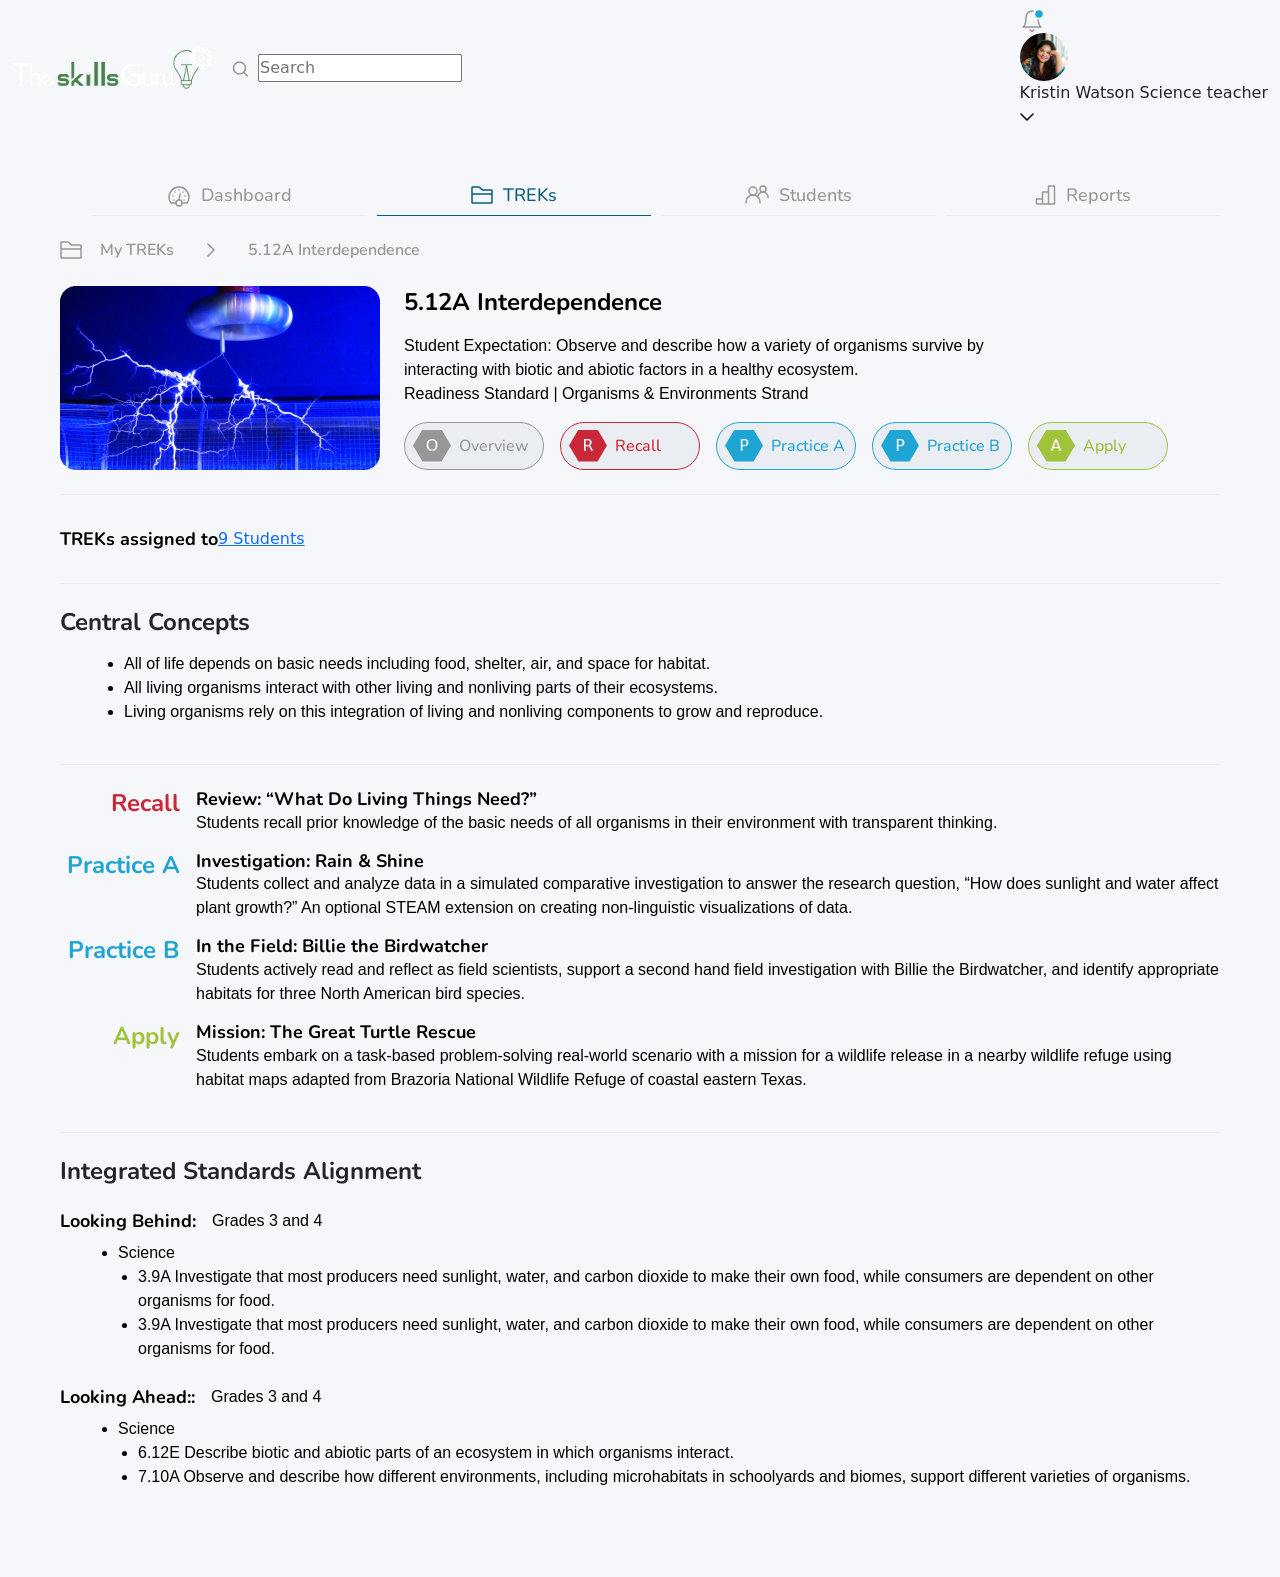
==== lms/templates/tinyLxpTheme/treks-src/trekspage.html @ b5c23310 "tinylxp theme attach with plugin successfully" ====
<!DOCTYPE html>
<html lang="en">
  <head>
    <meta charset="UTF-8" />
    <meta http-equiv="X-UA-Compatible" content="IE=edge" />
    <meta name="viewport" content="width=device-width, initial-scale=1.0" />
    <title>Document</title>
    <link href="./style/common.css" rel="stylesheet" />
    <link href="./style/treksstyle.css" rel="stylesheet" />

    <link
      rel="stylesheet"
      href="https://cdn.jsdelivr.net/npm/bootstrap@5.2.3/dist/css/bootstrap.min.css"
      integrity="sha384-rbsA2VBKQhggwzxH7pPCaAqO46MgnOM80zW1RWuH61DGLwZJEdK2Kadq2F9CUG65"
      crossorigin="anonymous"
    />
  </head>
  <body>
    <!-- Menu -->
    <nav class="navbar navbar-expand-lg treks-nav">
      <div class="container-fluid">
        <a class="navbar-brand" href="#">
          <div class="header-logo-search">
            <!-- logo -->
            <!-- <div class="header-logo">
              <img src="./assets/img/header_logo.svg" alt="svg" />
            </div> -->
            <div class="header-logo rounded">
                <img width="200" src="./assets/img/The-skillsGuru-logo.png" alt="TheskillsGuru" />
            </div>
          </div>
        </a>
        <button
          class="navbar-toggler"
          type="button"
          data-bs-toggle="collapse"
          data-bs-target="#navbarSupportedContent"
          aria-controls="navbarSupportedContent"
          aria-expanded="false"
          aria-label="Toggle navigation"
        >
          <span class="navbar-toggler-icon"></span>
        </button>
        <div class="collapse navbar-collapse" id="navbarSupportedContent">
          <div class="navbar-nav me-auto mb-2 mb-lg-0">
            <div class="header-logo-search">
              <!-- searching input -->
              <div class="header-search">
                <img src="./assets/img/header_search.svg" alt="svg" />
                <input placeholder="Search" />
              </div>
            </div>
          </div>
          <div class="d-flex" role="search">
            <div class="header-notification-user">
              <!-- notification -->
              <div class="header-notification">
                <img
                  src="./assets/img/header_bell-notification.svg"
                  alt="svg"
                />
              </div>
              <!-- user detail & Image  -->
              <div class="header-user">
                <!-- User Avatar -->
                <div class="user-avatar">
                  <img src="./assets/img/header_avatar.svg" alt="svg" />
                </div>
                <!-- User short detail -->
                <div class="user-detail">
                  <span class="user-detail-name">Kristin Watson</span>
                  <span>Science teacher</span>
                </div>
                <!-- Arrow for open menu -->
                <div class="user-options">
                  <img src="./assets/img/header_arrow open.svg" alt="svg" />
                </div>
              </div>
            </div>
          </div>
        </div>
      </div>
    </nav>

    <!-- Basic Container -->
    <section class="main-container">
      <!-- Nav Section -->
      <nav class="nav-section">
        <ul>
          <li>
            <img src="./assets/img/nav_dashboard-dots_gray.svg" />
            <a href="/">Dashboard</a>
          </li>
          <li class="nav-section-selected">
            <img src="./assets/img/nav_treks_selected.svg" />
            <a href="/">TREKs</a>
          </li>
          <li>
            <img src="./assets/img/nav_students.svg" />
            <a href="/">Students</a>
          </li>
          <li>
            <img src="./assets/img/nav_reports.svg" />
            <a href="/">Reports</a>
          </li>
        </ul>
      </nav>

      <!-- My TREKs breadcrumbs -->
      <section class="my-trk-bc-section">
        <div class="my-trk-bc-section-div">
          <!-- breadcrumbs -->
          <img class="bc-img-1" src="./assets/img/bc_img.svg" />
          <p>My TREKs</p>
          <img class="bc-img-2" src="./assets/img/bc_arrow_right.svg" />
          <p>5.12A Interdependence</p>
        </div>
      </section>
      <!-- My TREKs Detail -->
      <section class="my-trk-detail-section">
        <div class="my-trk-detail-section-div">
          <!-- TREKs image  -->
          <div class="my-trk-detail-img">
            <img src="./assets/img/tr_main.png" />
          </div>
          <!-- TREKs detail -->
          <div class="my-trk-detail-prep">
            <!-- Title -->
            <div class="detail-prep-title">
              <h2>5.12A Interdependence</h2>
            </div>
            <!-- Description -->
            <div class="detail-prep-desc">
              <p>
                Student Expectation: Observe and describe how a variety of
                organisms survive by interacting with biotic and abiotic factors
                in a healthy ecosystem.<br />
                Readiness Standard | Organisms & Environments Strand
              </p>
            </div>
            <!-- Tags -->
            <div class="detail-prep-tags">
              <!-- overview tag -->
              <div class="tags-body overview-poly-body">
                <div class="tags-body-polygon">
                  <span>O</span>
                </div>
                <div class="tags-body-detail">
                  <span>Overview</span>
                </div>
              </div>
              <!-- Recall -->
              <div class="tags-body recall-poly-body">
                <div class="tags-body-polygon">
                  <span>R</span>
                </div>
                <div class="tags-body-detail">
                  <span>Recall</span>
                </div>
              </div>
              <!-- Practice A -->
              <div class="tags-body pa-poly-body">
                <div class="tags-body-polygon">
                  <span>P</span>
                </div>
                <div class="tags-body-detail">
                  <span>Practice A</span>
                </div>
              </div>
              <!-- Practice B -->
              <div class="tags-body pb-poly-body">
                <div class="tags-body-polygon">
                  <span>P</span>
                </div>
                <div class="tags-body-detail">
                  <span>Practice B</span>
                </div>
              </div>
              <!-- Apply -->
              <div class="tags-body apply-poly-body">
                <div class="tags-body-polygon">
                  <span>A</span>
                </div>
                <div class="tags-body-detail">
                  <span>Apply</span>
                </div>
              </div>
            </div>
          </div>
        </div>
      </section>

      <!-- TREKs assigned to -->
      <section class="trk-assign-section">
        <div class="trk-assign-section-div">
          <p>TREKs assigned to</p>
          <a href="#">9 Students</a>
        </div>
      </section>

      <!-- Central Concepts  -->
      <section class="central-cncpt-section">
        <div class="central-cncpt-section-div">
          <h3 class="text-style-heading-s2-cm">Central Concepts</h3>
          <div class="central-cncpt-list-div">
            <ul>
              <li class="text-style-prep-cm">
                All of life depends on basic needs including food, shelter, air,
                and space for habitat.
              </li>
              <li class="text-style-prep-cm">
                All living organisms interact with other living and nonliving
                parts of their ecosystems.
              </li>
              <li class="text-style-prep-cm">
                Living organisms rely on this integration of living and
                nonliving components to grow and reproduce.
              </li>
            </ul>
          </div>
        </div>
      </section>

      <!--  Central Concepts  4 topic detail -->
      <section class="central-topic-section">
        <div class="central-topic-section-div">
          <!-- Recall -->
          <div class="central-topic-each-list">
            <div class="list-heading">
              <h4 class="text-style-heading-s2-cm recall-cc-heading">Recall</h4>
            </div>

            <div class="list-detail">
              <h5>Review: “What Do Living Things Need?”</h5>
              <p class="text-style-prep-cm">
                Students recall prior knowledge of the basic needs of all
                organisms in their environment with transparent thinking.
              </p>
            </div>
          </div>
          <!-- Practice A -->
          <div class="central-topic-each-list">
            <div class="list-heading">
              <h4 class="text-style-heading-s2-cm pa-cc-heading">Practice A</h4>
            </div>
            <div class="list-detail">
              <h5>Investigation: Rain & Shine</h5>
              <p class="text-style-prep-cm">
                Students collect and analyze data in a simulated comparative
                investigation to answer the research question, “How does
                sunlight and water affect plant growth?” An optional STEAM
                extension on creating non-linguistic visualizations of data.
              </p>
            </div>
          </div>
          <!-- Practice B -->
          <div class="central-topic-each-list">
            <div class="list-heading">
              <h4 class="text-style-heading-s2-cm pb-cc-heading">Practice B</h4>
            </div>
            <div class="list-detail">
              <h5>In the Field: Billie the Birdwatcher</h5>
              <p class="text-style-prep-cm">
                Students actively read and reflect as field scientists, support
                a second hand field investigation with Billie the Birdwatcher,
                and identify appropriate habitats for three North American bird
                species.
              </p>
            </div>
          </div>
          <!-- Apply -->
          <div class="central-topic-each-list">
            <div class="list-heading">
              <h4 class="text-style-heading-s2-cm apply-cc-heading">Apply</h4>
            </div>
            <div class="list-detail">
              <h5>Mission: The Great Turtle Rescue</h5>
              <p class="text-style-prep-cm">
                Students embark on a task-based problem-solving real-world
                scenario with a mission for a wildlife release in a nearby
                wildlife refuge using habitat maps adapted from Brazoria
                National Wildlife Refuge of coastal eastern Texas.
              </p>
            </div>
          </div>
        </div>
      </section>

      <!--Integrated Standards Alignment  -->
      <section class="intg-stand-section">
        <div class="intg-stand-section-div">
          <!-- heading -->
          <div class="intg-stand-heading">
            <h3 class="text-style-heading-s2-cm">
              Integrated Standards Alignment
            </h3>
          </div>

          <!-- Looking Behind: -->
          <div class="intg-stand-detail-list">
            <div class="intg-stand-list">
              <h4>Looking Behind:</h4>
              <p class="text-style-prep-cm">Grades 3 and 4</p>
            </div>
            <!-- list detail -->
            <div class="intg-stand-detail">
              <ul class="main-detail">
                <li class="text-style-prep-cm">Science</li>
              </ul>
              <ul class="sub-detal">
                <li class="text-style-prep-cm">
                  3.9A Investigate that most producers need sunlight, water, and
                  carbon dioxide to make their own food, while consumers are
                  dependent on other organisms for food.
                </li>
                <li class="text-style-prep-cm">
                  3.9A Investigate that most producers need sunlight, water, and
                  carbon dioxide to make their own food, while consumers are
                  dependent on other organisms for food.
                </li>
              </ul>
            </div>
          </div>
          <!-- Looking Ahead: -->
          <div class="intg-stand-detail-list">
            <div class="intg-stand-list">
              <h4>Looking Ahead::</h4>
              <p class="text-style-prep-cm">Grades 3 and 4</p>
            </div>
            <!-- list detail -->
            <div class="intg-stand-detail">
              <ul class="main-detail">
                <li class="text-style-prep-cm">Science</li>
              </ul>
              <ul class="sub-detal">
                <li class="text-style-prep-cm">
                  6.12E Describe biotic and abiotic parts of an ecosystem in
                  which organisms interact.
                </li>
                <li class="text-style-prep-cm">
                  7.10A Observe and describe how different environments,
                  including microhabitats in schoolyards and biomes, support
                  different varieties of organisms.
                </li>
              </ul>
            </div>
          </div>
        </div>
      </section>
    </section>

    <script
      src="https://code.jquery.com/jquery-3.6.3.js"
      integrity="sha256-nQLuAZGRRcILA+6dMBOvcRh5Pe310sBpanc6+QBmyVM="
      crossorigin="anonymous"
    ></script>
    <script src="./js/Animated-Circular-Progress-Bar-with-jQuery-Canvas-Circle-Progress/dist/circle-progress.js"></script>
    <script src="./js/custom.js"></script>
    <script
      src="https://cdn.jsdelivr.net/npm/bootstrap@5.2.3/dist/js/bootstrap.bundle.min.js"
      integrity="sha384-kenU1KFdBIe4zVF0s0G1M5b4hcpxyD9F7jL+jjXkk+Q2h455rYXK/7HAuoJl+0I4"
      crossorigin="anonymous"
    ></script>
  </body>
</html>
---- lms/templates/tinyLxpTheme/treks-src/style/common.css ----
/* Common Style Rules */
@import url("https://fonts.googleapis.com/css2?family=Nunito:ital,wght@0,200;0,300;0,400;0,500;0,600;0,700;0,800;0,900;0,1000;1,200;1,300;1,400;1,500;1,600;1,700;1,800;1,900;1,1000&display=swap");
@font-face {
  font-family: "Droid Sans";
  src: url("../assets/fonts/droid-sans/DroidSans.ttf");
}
:root {
  /* Color Variables */
  --main-color-black: #000000;
  --main-color-white: #ffffff;
  /* Font variables */
  --main-primary-font: "Nunito", sans-serif;
  --main-secondary-font: "Droid Sans";
}
* {
  padding: 0;
  margin: 0;
  box-sizing: border-box;
}

/* body {
  background-color: #e5e5e5 !important;
} */

/* Common Class Style */
.main-container {
  max-width: 1200px;
  margin: 0px auto;
  margin-bottom: 48px;
  padding: 0px 20px;
}

.b-space {
  margin-bottom: 24px !important;
}

/* buttons */
.lx-space {
  padding: 8px 40px !important;
}
.bg-gray-3-color {
  background: #bbbbbb !important;
}
.primary-btn {
  width: fit-content;
  height: auto;
  padding: 8px 20px;
  border: none;
  border-radius: 8px;
  display: flex;
  align-items: center;
  justify-content: center;
  background-color: #1fa5d4;
  font-family: "Nunito";
  font-weight: 500;
  font-size: 16px;
  line-height: 24px;
  color: #ffffff;
}

.secondary-btn {
  display: flex;
  justify-content: center;
  align-items: center;
  padding: 8px 20px;
  gap: 8px;
  width: fit-content;
  height: auto;
  border-radius: 8px;
}
.secondary-btn img {
  width: auto;
  height: auto;
}
.red-rocket {
  font-family: "Nunito";
  font-weight: 500;
  font-size: 16px;
  line-height: 24px;
  color: #ca2738;
  background: rgba(202, 39, 56, 0.06);
  border: 1px solid #ca2738;
}

/* calender tab */
---- lms/templates/tinyLxpTheme/treks-src/style/treksstyle.css ----
/* Common Style Rules */
@import url("https://fonts.googleapis.com/css2?family=Nunito:ital,wght@0,200;0,300;0,400;0,500;0,600;0,700;0,800;0,900;0,1000;1,200;1,300;1,400;1,500;1,600;1,700;1,800;1,900;1,1000&display=swap");
@font-face {
  font-family: "Droid Sans";
  src: url("../assets/fonts/droid-sans/DroidSans.ttf");
}

body {
  background-color: #f6f7fa !important;
}

/* Common Class  */
.text-style-heading-s2-cm {
  font-family: "Nunito";
  font-style: normal;
  font-weight: 700;
  font-size: 24px;
  /* line-height: 32px; */
  margin-bottom: 0px !important;
}
.text-style-prep-cm {
  font-family: "Arial";
  font-style: normal;
  font-weight: 400;
  font-size: 16px;
  line-height: 24px;
  color: #000000;
}

/* Nav Section Style */

.nav-section {
  padding-top: 40px;
}

.nav-section ul {
  display: flex;
  flex-wrap: wrap;
  /* justify-content: space-between; */
  gap: 10px;
}
.nav-section ul li {
  flex: 1;
  list-style: none;
  display: flex;
  align-items: center;
  /* border: 1px solid red; */
  justify-content: center;
  padding-bottom: 8px;
  padding-top: 6px;
  border-bottom: 1px solid #eaedf1;
}

.nav-section ul li a {
  display: block;
  margin-left: 10px;
  text-decoration: none;
  font-family: "Nunito";
  font-style: normal;
  font-weight: 500;
  font-size: 18px;
  line-height: 24px;
  color: #979797;
}
.nav-section ul .nav-section-selected a {
  color: #0b5d7a;
}
.nav-section ul .nav-section-selected {
  border-bottom: 1px solid #0b5d7a;
}

/* My TREKs breadcrumbs - */
@media only screen and (max-width: 400px) {
  .my-trk-bc-section-div .bc-img-1 {
    margin-right: 8px !important;
  }
  .my-trk-bc-section-div .bc-img-2 {
    margin-left: 10px !important;
    margin-right: 10px !important;
  }
}
.my-trk-bc-section {
  margin-top: 22px;
}
.my-trk-bc-section-div {
  display: flex;
  align-items: center;
}
.my-trk-bc-section-div p {
  margin-bottom: 0px !important;

  font-family: "Nunito";
  font-style: normal;
  font-weight: 600;
  font-size: 16px;
  line-height: 24px;
  color: #979797;
}
.my-trk-bc-section-div .bc-img-1 {
  margin-right: 18px;
}
.my-trk-bc-section-div .bc-img-2 {
  margin-left: 25px;
  margin-right: 25px;
}

/*  My TREKs Detail */
@media only screen and (max-width: 844px) {
  .my-trk-detail-section-div {
    flex-direction: column;
  }
  .my-trk-detail-section-div .my-trk-detail-prep {
    margin-left: 0px !important;
    margin-top: 12px;
  }
}
@media only screen and (max-width: 350px) {
  .my-trk-detail-section-div .my-trk-detail-img {
    width: 280px !important;
    height: 144px !important;
  }
  .my-trk-detail-section-div .my-trk-detail-img img {
    width: 100% !important;
    height: 100% !important;
  }
}
.my-trk-detail-section {
  margin-top: 24px;
  padding-bottom: 24px;
  border-bottom: 1px solid #eaedf1;
}
.my-trk-detail-section-div {
  display: flex;
}
.my-trk-detail-section-div .my-trk-detail-img {
  width: 320px;
  height: 184px;
}
.my-trk-detail-section-div .my-trk-detail-prep {
  margin-left: 24px;
}
.my-trk-detail-section-div .my-trk-detail-prep .detail-prep-title {
  margin-bottom: 16px;
}
.my-trk-detail-section-div .my-trk-detail-prep .detail-prep-title h2 {
  font-family: "Nunito";
  font-style: normal;
  font-weight: 700;
  font-size: 24px;
  line-height: 32px;
  color: #000000;
}

.my-trk-detail-section-div .my-trk-detail-prep .detail-prep-desc p {
  max-width: 640px;
  font-family: "Arial";
  font-style: normal;
  font-weight: 400;
  font-size: 16px;
  line-height: 24px;
  color: #000000;
}

.my-trk-detail-section-div .detail-prep-tags {
  display: flex;
  flex-wrap: wrap;
  gap: 16px 16px;
}
.my-trk-detail-section-div .detail-prep-tags .tags-body {
  display: flex;
  align-items: center;
  width: 140px;
  height: 48px;
  /* background: #eaedf1;
    border: 1px solid #979797; */
  border-radius: 24px;
  padding-left: 8px;
}
.tags-body-polygon {
  width: 38px;
  height: 32px;
  /* background-color: #979797; */
  clip-path: polygon(25% 0%, 75% 0%, 100% 50%, 75% 100%, 25% 100%, 0% 50%);
  display: flex;
  align-items: center;
  justify-content: center;
  color: #ffffff;
}
.my-trk-detail-section-div .detail-prep-tags .tags-body .tags-body-detail span {
  margin-left: 8px;
  font-family: "Nunito";
  font-style: normal;
  font-weight: 500;
  font-size: 16px;
  line-height: 24px;
  /* color: #979797; */
}

/* overview-poly-body */

.detail-prep-tags .overview-poly-body {
  background: #eaedf1;
  border: 1px solid #979797;
}
.detail-prep-tags .overview-poly-body .tags-body-polygon {
  background: #979797;
}

.my-trk-detail-section-div
  .detail-prep-tags
  .overview-poly-body
  .tags-body-detail
  span {
  color: #979797;
}
/* recall-poly-body */
.detail-prep-tags .recall-poly-body {
  background: #eaedf1;
  border: 1px solid #ca2738;
}
.detail-prep-tags .recall-poly-body .tags-body-polygon {
  background: #ca2738;
}
.my-trk-detail-section-div
  .detail-prep-tags
  .recall-poly-body
  .tags-body-detail
  span {
  color: #ca2738;
}

/* pa-poly-body */
.detail-prep-tags .pa-poly-body {
  background: #eaedf1;
  border: 1px solid #1fa5d4;
}
.detail-prep-tags .pa-poly-body .tags-body-polygon {
  background: #1fa5d4;
}
.my-trk-detail-section-div
  .detail-prep-tags
  .pa-poly-body
  .tags-body-detail
  span {
  color: #1fa5d4;
}
/*  pb-poly-body */
.detail-prep-tags .pb-poly-body {
  background: #eaedf1;
  border: 1px solid #1fa5d4;
}
.detail-prep-tags .pb-poly-body .tags-body-polygon {
  background: #1fa5d4;
}
.my-trk-detail-section-div
  .detail-prep-tags
  .pb-poly-body
  .tags-body-detail
  span {
  color: #1fa5d4;
}
/*  apply-poly-body */
.detail-prep-tags .apply-poly-body {
  background: #eaedf1;
  border: 1px solid #9fc33b;
}
.detail-prep-tags .apply-poly-body .tags-body-polygon {
  background: #9fc33b;
}
.my-trk-detail-section-div
  .detail-prep-tags
  .apply-poly-body
  .tags-body-detail
  span {
  color: #9fc33b;
}

/* TREKs assigned to  */
.trk-assign-section {
  padding: 32px 0;
  border-bottom: 1px solid #eaedf1;
  display: flex;
  justify-content: space-between;
  align-items: center;
}
.trk-assign-section-div {
  display: flex;
}
.trk-assign-section-div h2 {
  font-family: "Nunito";
  font-style: normal;
  font-weight: 700;
  font-size: 24px;
  line-height: 32px;
  color: #000000;
}
.trk-assign-section-div p {
  margin-bottom: 0px !important;
  font-family: "Nunito";
  font-style: normal;
  font-weight: 700;
  font-size: 18px;
  line-height: 24px;
  color: #000000;
}
.trk-assign-section-div button.students {
  margin-left: 9px;
  font-family: "Nunito";
  font-style: normal;
  font-weight: 500;
  font-size: 18px;
  line-height: 24px;
  text-decoration-line: underline;
  color: #0b5d7a;
  border: none;
  background: transparent;
}

/* Central Concepts */

.central-cncpt-section {
  padding-top: 24px;
  padding-bottom: 24px;
  border-bottom: 1px solid #eaedf1;
}

.central-cncpt-section-div .central-cncpt-list-div {
  padding-left: 32px;
  margin-top: 16px;
}

/*  Central Concepts  4 topic detail */
@media only screen and (max-width: 400px) {
  .central-topic-section-div .central-topic-each-list {
    flex-direction: column;
  }
  .central-topic-section-div .central-topic-each-list .list-heading {
    white-space: nowrap;
    /* width: 120px !important; */

    text-align: left !important;
    margin-right: 0px !important;
  }
}
.central-topic-section {
  padding-top: 24px;
  padding-bottom: 24px;
  border-bottom: 1px solid #eaedf1;
}

.central-topic-section-div .central-topic-each-list {
  display: flex;
}
.central-topic-section-div .central-topic-each-list .list-heading {
  white-space: nowrap;
  width: 120px !important;
  /* border: 1px solid red; */
  text-align: right;
  margin-right: 16px;
}
.central-topic-section-div .central-topic-each-list .list-detail {
  flex: 1;
}

.central-topic-section-div .central-topic-each-list .list-detail h5 {
  margin-bottom: 0px !important;
  font-family: "Nunito";
  font-style: normal;
  font-weight: 700;
  font-size: 18px;
  color: #000000;
}
/* recall-cc-heading */
.recall-cc-heading {
  color: #ca2738;
}
/* pa-cc-heading */
.pa-cc-heading {
  color: #1fa5d4;
}
/* pb-cc-heading */
.pb-cc-heading {
  color: #1fa5d4;
}

/* apply-cc-heading */
.apply-cc-heading {
  color: #9fc33b;
}

/*  Integrated Standards Alignment*/
.intg-stand-section {
  padding-top: 24px;
  padding-bottom: 24px;
}

.intg-stand-section-div .intg-stand-detail-list {
  margin-top: 24px;
}
.intg-stand-section-div .intg-stand-detail-list .intg-stand-list {
  display: flex;
}
.intg-stand-section-div .intg-stand-detail-list .intg-stand-list h4 {
  margin-bottom: 0px !important;
  margin-right: 16px;
  font-family: "Nunito";
  font-style: normal;
  font-weight: 700;
  font-size: 18px;
  line-height: 24px;
  color: #000000;
}
.intg-stand-section-div .intg-stand-detail-list .intg-stand-list p {
  margin-bottom: 0px !important;
}
.intg-stand-section-div .intg-stand-detail {
  margin-top: 8px;
}
.intg-stand-section-div
  .intg-stand-detail-list
  .intg-stand-detail
  .main-detail {
  margin-left: 26px;
  margin-bottom: 0px !important;
}

.intg-stand-section-div .intg-stand-detail-list .intg-stand-detail .sub-detal {
  margin-left: 46px;
}

/* students modal */

.students-modal,
.assignment-modal {
  background-color: rgba(31, 165, 212, 0.24);
}
.students-modal .modal-dialog {
  max-width: 640px;
}

.students-modal .modal-content {
  padding: 16px;
  background: #ffffff;
  border-radius: 16px;
}

.students-modal .modal-content .modal-header {
  padding: 8px;
  border-bottom: 2px solid #eaedf1 !important;
  margin-bottom: 16px;
}
.students-modal .modal-content .modal-header .modal-header-title {
  display: flex;
  align-items: center;
  gap: 8px;
}
.students-modal .modal-content .modal-header .modal-header-title .modal-title {
  font-family: "Nunito";
  font-weight: 500;
  font-size: 18px;
  line-height: 24px;
  color: #000000;
  margin: 0;
}

.students-modal .modal-content .modal-header .modal-header-title img,
.students-modal .modal-content .modal-header .btn-close,
.assignment-modal
  .modal-content
  .modal-body
  .assignment-modal-left
  .assignment-left-header
  img,
.students-modal
  .modal-content
  .modal-body
  .students-breadcrumb
  .students-breadcrumb-arrow,
.students-modal
  .modal-content
  .modal-body
  .filters-students
  .filter-header
  .filter
  img,
.students-modal
  .modal-content
  .modal-body
  .filters-students
  .filter-header
  .filter-sort-by
  img,
.students-modal
  .modal-content
  .modal-body
  .filters-students
  .student
  .report
  img {
  width: 24px;
  height: 24px;
}

.students-modal .modal-content .modal-body,
.assignment-modal .modal-content .modal-body {
  padding: 0;
}
.students-modal .modal-content .modal-body .students-breadcrumb {
  display: flex;
  align-items: center;
  gap: 8px;
  padding: 8px;
  margin-bottom: 16px;
}

.students-modal
  .modal-content
  .modal-body
  .students-breadcrumb
  .interdependence-user,
.students-modal
  .modal-content
  .modal-body
  .students-breadcrumb
  .interdependence-tab {
  display: flex;
  align-items: center;
  gap: 8px;
}
.students-modal
  .modal-content
  .modal-body
  .students-breadcrumb
  .interdependence-user
  .inter-user-img {
  display: flex;
  align-items: center;
  justify-content: center;
  width: 32px;
  height: 32px;
  border-radius: 16px;
  object-fit: fill;
}
.students-modal
  .modal-content
  .modal-body
  .students-breadcrumb
  .interdependence-user
  .inter-user-name {
  font-family: "Nunito";
  font-weight: 500;
  font-size: 16px;
  line-height: 24px;
  color: #000000;
  margin: 0;
}

.students-modal
  .modal-content
  .modal-body
  .students-breadcrumb
  .interdependence-tab
  .inter-tab-polygon,
.assignment-modal
  .modal-content
  .modal-body
  .assignment-modal-left
  .recall-user
  .inter-tab-polygon {
  width: 38px;
  height: 32px;
  clip-path: polygon(25% 0%, 75% 0%, 100% 50%, 75% 100%, 25% 100%, 0% 50%);
  display: flex;
  align-items: center;
  justify-content: center;
  color: #ffffff;
  background-color: #ca2738;
}
.students-modal
  .modal-content
  .modal-body
  .students-breadcrumb
  .interdependence-tab
  .inter-tab-polygon
  h4,
.assignment-modal
  .modal-content
  .modal-body
  .assignment-modal-left
  .recall-user
  .inter-tab-polygon
  h4 {
  font-family: "Nunito";
  font-weight: 700;
  font-size: 16px;
  line-height: 24px;
  margin: 0;
}

.students-modal
  .modal-content
  .modal-body
  .students-breadcrumb
  .interdependence-tab
  .inter-tab-polygon-name,
.assignment-modal
  .modal-content
  .modal-body
  .assignment-modal-left
  .recall-user
  .inter-user-name {
  font-family: "Nunito";
  font-style: normal;
  font-weight: 500;
  font-size: 16px;
  line-height: 24px;
  color: #ca2738;
  margin: 0;
}

.students-modal .modal-content .modal-body .students-table {
  width: auto;
  height: auto;
}

.students-modal .modal-content .modal-body .students-table .table {
  width: 100%;
  height: auto;
  border-radius: 16px;
  overflow: hidden;
}

.students-modal .modal-content .modal-body .students-table .table > thead {
  background-color: #f6f7fa !important;
}
.students-modal
  .modal-content
  .modal-body
  .students-table
  .table
  > thead
  > tr
  > th {
  font-family: "Nunito";
  font-style: normal;
  font-weight: 700;
  font-size: 16px;
  line-height: 24px;
  color: #000000;
  padding: 8px;
}

.students-modal
  .modal-content
  .modal-body
  .students-table
  .table
  > tbody
  > tr
  > td
  > .table-user {
  display: flex;
  align-items: center;
  gap: 8px;
}

.students-modal
  .modal-content
  .modal-body
  .students-table
  .table
  > tbody
  > tr
  > td
  > .table-user
  img {
  width: 48px;
  height: 48px;
  object-fit: fill;
}

.students-modal
  .modal-content
  .modal-body
  .students-table
  .table
  > tbody
  > tr
  > td
  > .table-user
  .user-about
  h5 {
  font-family: "Nunito";
  font-style: normal;
  font-weight: 500;
  font-size: 16px;
  line-height: 24px;
  color: #000000;
  margin: 0;
}

.students-modal
  .modal-content
  .modal-body
  .students-table
  .table
  > tbody
  > tr
  > td
  > .table-user
  .user-about
  p {
  font-family: "Droid Sans";
  font-style: normal;
  font-weight: 400;
  font-size: 10px;
  line-height: 16px;
  color: #979797;
  margin: 0;
}

.students-modal
  .modal-content
  .modal-body
  .students-table
  .table
  > tbody
  > tr
  > td {
  font-family: "Nunito";
  font-style: normal;
  font-weight: 500;
  font-size: 16px;
  line-height: 24px;
  color: #000000;
}

.students-modal
  .modal-content
  .modal-body
  .students-table
  .table
  > tbody
  > tr
  > td
  > .table-status {
  padding: 2px 4px;
  width: fit-content;
  height: auto;
  background: #6dc200;
  border-radius: 4px;
  font-family: "Droid Sans";
  font-style: normal;
  font-weight: 400;
  font-size: 12px;
  line-height: 16px;
  color: #ffffff;
}

/* assignment modal */
.assignment-modal .modal-content {
  background: #ffffff;
  border-radius: 16px;
  overflow: hidden;
}
.assignment-modal .modal-dialog {
  max-width: 1200px;
}
.assignment-modal .modal-content .modal-body {
  display: flex;
}

.assignment-modal .modal-content .modal-body .assignment-modal-left {
  display: flex;
  flex-direction: column;
  align-items: flex-start;
  padding: 16px;
  gap: 32px;
  width: 400px;
  flex-shrink: 0;
  height: 707px;
  background: #f6f7fa;
}
.assignment-modal
  .modal-content
  .modal-body
  .assignment-modal-left
  .assignment-left-header {
  display: flex;
  align-items: center;
  gap: 8px;
}
.assignment-modal
  .modal-content
  .modal-body
  .assignment-modal-left
  .assignment-left-header
  p,
.students-modal
  .modal-content
  .modal-body
  .filters-students
  .filter-header
  .filter
  p,
.students-modal
  .modal-content
  .modal-body
  .filters-students
  .filter-header
  .filter-sort-by
  p {
  font-family: "Nunito";
  font-style: normal;
  font-weight: 500;
  font-size: 16px;
  line-height: 24px;
  color: #979797;
  margin: 0;
}

.assignment-modal
  .modal-content
  .modal-body
  .assignment-modal-left
  .assignment-left-detail
  h1 {
  font-family: "Nunito";
  font-style: normal;
  font-weight: 700;
  font-size: 24px;
  line-height: 32px;
  color: #000000;
  margin: 0 0 8px;
}
.assignment-modal
  .modal-content
  .modal-body
  .assignment-modal-left
  .assignment-left-detail
  p {
  font-family: "Nunito";
  font-style: normal;
  font-weight: 500;
  font-size: 16px;
  line-height: 24px;
  color: #000000;
  margin: 0;
}
.assignment-modal
  .modal-content
  .modal-body
  .assignment-modal-left
  .interdependence-user {
  display: flex;
  align-items: center;
  padding: 4px;
  gap: 12px;
  width: 100%;
  height: auto;
  background: #eaedf1;
  border-radius: 8px;
  margin-bottom: 8px;
}
.assignment-modal
  .modal-content
  .modal-body
  .assignment-modal-left
  .interdependence-user
  .inter-user-img {
  width: 48px;
  height: 48px;
  object-fit: fill;
  border-radius: 50%;
}

.assignment-modal
  .modal-content
  .modal-body
  .assignment-modal-left
  .interdependence-user
  .inter-user-name {
  font-family: "Nunito";
  font-style: normal;
  font-weight: 500;
  font-size: 16px;
  line-height: 24px;
  color: #000000;
  margin: 0;
}
.assignment-modal
  .modal-content
  .modal-body
  .assignment-modal-left
  .assignment-left-label {
  width: 100%;
}
.assignment-modal
  .modal-content
  .modal-body
  .assignment-modal-left
  .assignment-left-label
  .taek-label,
.assignment-modal
  .modal-content
  .modal-body
  .assignment-modal-left
  .assignment-search
  .taek-label {
  font-family: "Droid Sans";
  font-style: normal;
  font-weight: 400;
  font-size: 12px;
  line-height: 16px;
  color: #979797;
  margin: 0;
  padding-left: 8px;
}

.assignment-modal
  .modal-content
  .modal-body
  .assignment-modal-left
  .recall-user {
  display: flex;
  align-items: center;
  padding: 12px 8px 12px 12px;
  gap: 12px;
  width: 100%;
  height: auto;
  background: rgba(202, 39, 56, 0.16);
  border-radius: 8px;
}

.assignment-modal
  .modal-content
  .modal-body
  .assignment-modal-left
  .assignment-search {
  width: 100%;
}
.assignment-modal
  .modal-content
  .modal-body
  .assignment-modal-left
  .assignment-search
  .ass-search-input {
  padding: 8px;
  width: 100%;
  height: auto;
  background: #ffffff;
  border: 1px solid #979797;
  border-radius: 8px;
  outline: none;
  font-family: "Droid Sans";
  font-style: normal;
  font-weight: 400;
  font-size: 16px;
  line-height: 24px;
  color: #000000;
  margin-bottom: 4px;
}

.assignment-modal .modal-content .modal-body .assignment-modal-right {
  background: #ffffff;
  padding: 16px 16px 24px;
  width: 100%;
}
.assignment-modal
  .modal-content
  .modal-body
  .assignment-modal-right
  .assignment-right-header {
  display: flex;
  align-items: center;
  justify-content: space-between;
  padding: 8px;
  border-bottom: 2px solid #eaedf1;
  margin-bottom: 16px;
}
.assignment-modal
  .modal-content
  .modal-body
  .assignment-modal-right
  .assignment-right-header
  .modal-header-title
  h2 {
  font-family: "Nunito";
  font-style: normal;
  font-weight: 500;
  font-size: 18px;
  line-height: 24px;
  color: #000000;
  margin: 0;
}
.assignment-modal
  .modal-content
  .modal-body
  .assignment-modal-right
  .assignment-calendar {
  width: 100%;
  height: 547px;
  background: #f6f7fa;
  border: 1px solid #eaedf1;
  border-radius: 16px;
  margin-bottom: 24px;
}
.assignment-modal
  .modal-content
  .modal-body
  .assignment-modal-right
  .assignment-right-btn {
  display: flex;
  align-items: center;
  justify-content: flex-end;
  gap: 16px;
}
.assignment-modal
  .modal-content
  .modal-body
  .assignment-modal-right
  .assignment-right-btn
  .assignment-right-cancel {
  display: flex;
  justify-content: center;
  align-items: center;
  padding: 8px 20px;
  gap: 8px;
  width: fit-content;
  height: auto;
  border: 1px solid #1fa5d4;
  border-radius: 8px;
  font-family: "Nunito";
  font-style: normal;
  font-weight: 500;
  font-size: 16px;
  line-height: 24px;
  color: #1fa5d4;
  background: transparent;
}

.assignment-modal
  .modal-content
  .modal-body
  .assignment-modal-left
  .assignment-search
  .assignment-search-result {
  display: flex;
  flex-direction: column;
  align-items: center;
  padding: 8px;
  gap: 8px;
  width: 100%;
  height: auto;
  background: #ffffff;
  border: 1px solid #ffffff;
  box-shadow: 0px 2px 8px rgba(31, 165, 212, 0.08);
  border-radius: 8px;
}

.assignment-modal
  .modal-content
  .modal-body
  .assignment-modal-left
  .assignment-search
  .assignment-search-result
  .search-user {
  display: flex;
  flex-direction: row;
  align-items: center;
  padding: 4px;
  gap: 12px;
  width: 100%;
  height: auto;
  border: 1px solid #eaedf1;
  border-radius: 8px;
}
.assignment-modal
  .modal-content
  .modal-body
  .assignment-modal-left
  .assignment-search
  .assignment-search-result
  .search-user
  img {
  width: 48px;
  height: 48px;
  border-radius: 50%;
  object-fit: cover;
}
.assignment-modal
  .modal-content
  .modal-body
  .assignment-modal-left
  .assignment-search
  .assignment-search-result
  .search-user
  .user-name-detail
  h5,
.students-modal
  .modal-content
  .modal-body
  .filters-students
  .student
  .detail
  h6 {
  font-family: "Nunito";
  font-style: normal;
  font-weight: 500;
  font-size: 16px;
  line-height: 24px;
  color: #000000;
  margin: 0;
}
.assignment-modal
  .modal-content
  .modal-body
  .assignment-modal-left
  .assignment-search
  .assignment-search-result
  .search-user
  .user-name-detail
  p,
.students-modal
  .modal-content
  .modal-body
  .filters-students
  .student
  .detail
  p {
  font-family: "Droid Sans";
  font-style: normal;
  font-weight: 400;
  font-size: 10px;
  line-height: 16px;
  color: #979797;
  margin: 0;
}

.students-modal .modal-content .modal-body .filters-students {
  padding: 8px;
}

.students-modal .modal-content .modal-body .filters-students .filter-header {
  display: flex;
  justify-content: space-between;
  align-items: center;
  padding: 8px 8px 16px;
  gap: 8px;
  width: 100%;
  height: auto;
  border-bottom: 1px solid #eaedf1;
  margin-bottom: 8px;
}

.students-modal
  .modal-content
  .modal-body
  .filters-students
  .filter-header
  .filter {
  display: flex;
  align-items: center;
  gap: 16px;
}
.students-modal
  .modal-content
  .modal-body
  .filters-students
  .filter-header
  .filter-sort-by {
  display: flex;
  align-items: center;
  gap: 8px;
}

.students-modal .modal-content .modal-body .filters-students .student {
  width: 100%;
  display: flex;
  align-items: center;
  justify-content: space-between;
  padding: 12px 4px;
  border-bottom: 1px solid #eaedf1;
}

.students-modal
  .modal-content
  .modal-body
  .filters-students
  .student
  .user-details {
  display: flex;
  align-items: center;
  gap: 12px;
}

.students-modal
  .modal-content
  .modal-body
  .filters-students
  .student
  .user-details
  .user {
  width: 48px;
  height: 48px;
  border-radius: 50%;
  object-fit: cover;
}

.students-modal .modal-content .modal-body .filters-students .student .report {
  display: flex;
  flex-direction: column;
  gap: 10px;
  align-items: flex-end;
}
.students-modal
  .modal-content
  .modal-body
  .filters-students
  .student
  .report
  a {
  font-family: "Nunito";
  font-style: normal;
  font-weight: 500;
  font-size: 14px;
  line-height: 24px;
  text-decoration-line: underline;
  color: #0b5d7a;
  margin: 0;
}

/* media responsive */

@media (max-width: 992px) {
  .assignment-modal .modal-content .modal-body {
    flex-direction: column;
  }

  .assignment-modal .modal-content .modal-body .assignment-modal-left {
    width: 100%;
  }
}

@media (max-width: 1340px) {
  .assignment-modal .modal-dialog {
    padding: 0 24px;
  }
}
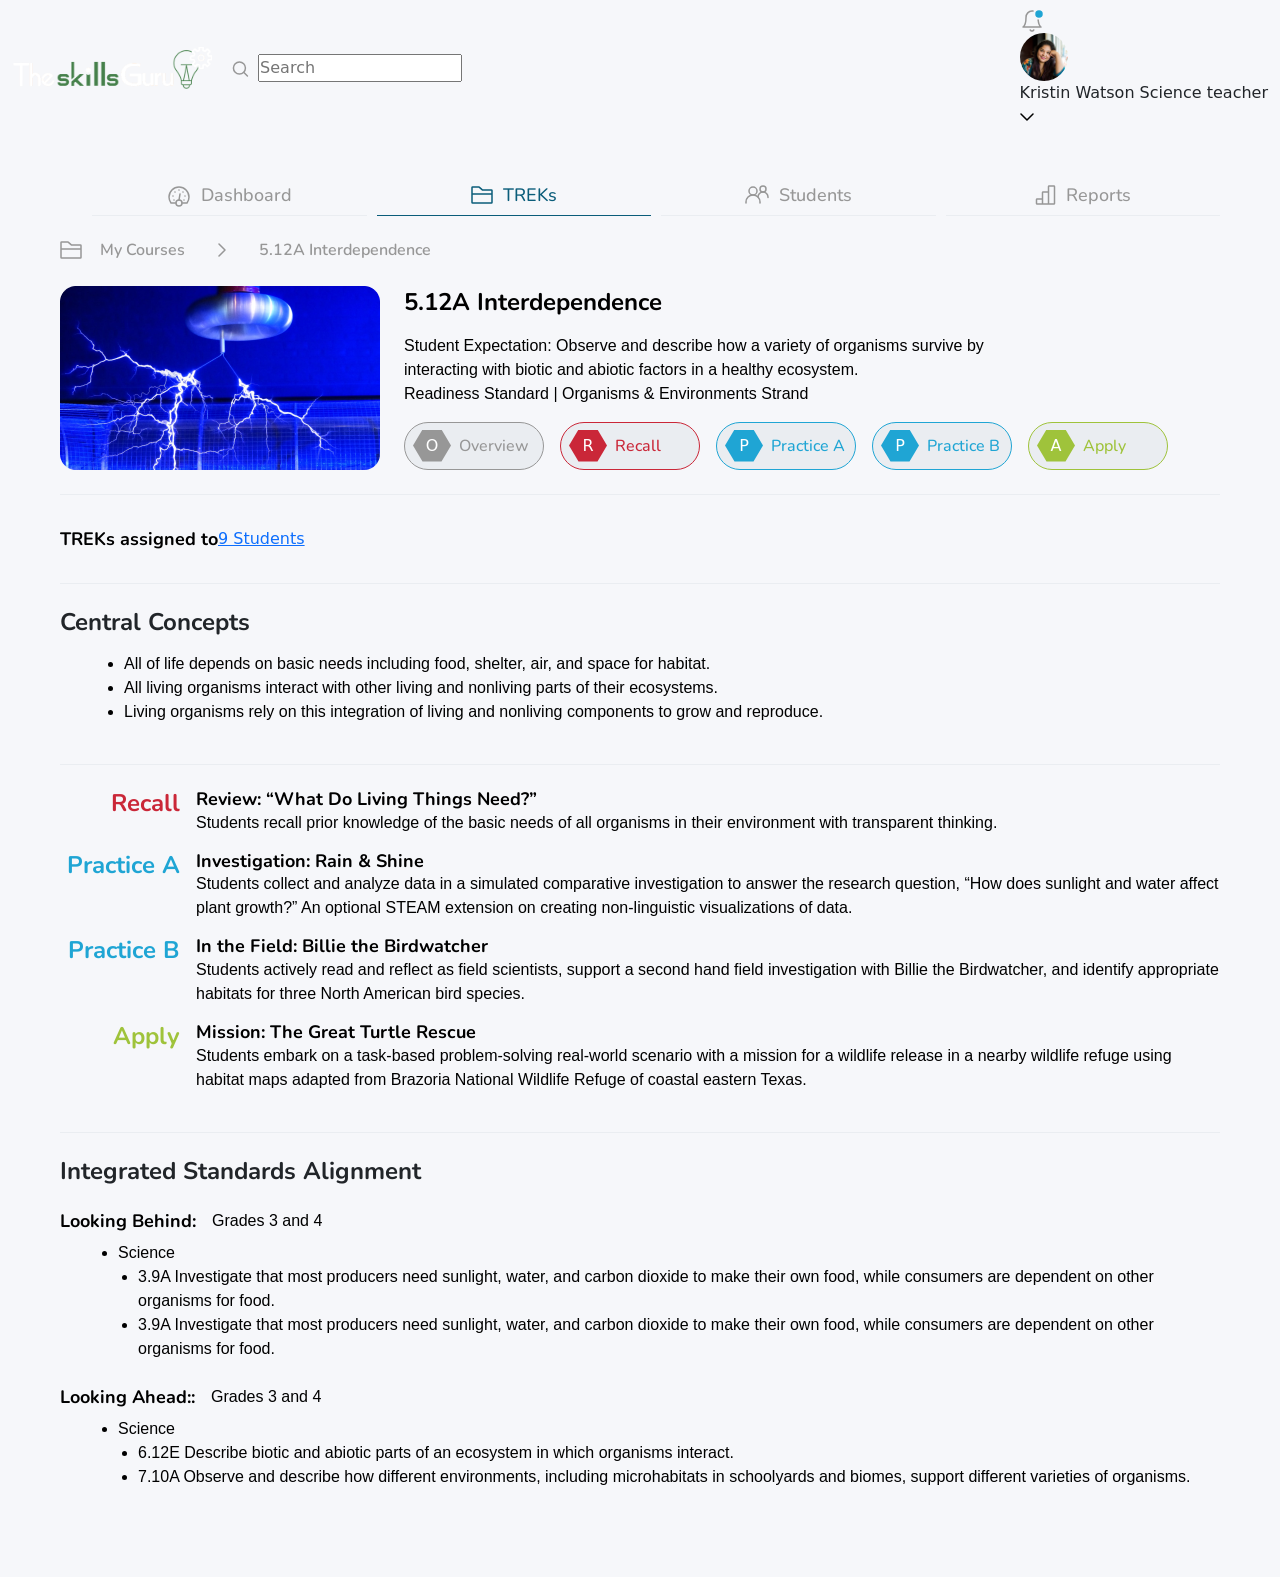
==== commit cfdf0d39: "course lable set on single-lesson" ====
--- a/lms/templates/tinyLxpTheme/treks-src/trekspage.html
+++ b/lms/templates/tinyLxpTheme/treks-src/trekspage.html
@@ -106,17 +106,17 @@
         </ul>
       </nav>
 
-      <!-- My TREKs breadcrumbs -->
+      <!-- My Courses breadcrumbs -->
       <section class="my-trk-bc-section">
         <div class="my-trk-bc-section-div">
           <!-- breadcrumbs -->
           <img class="bc-img-1" src="./assets/img/bc_img.svg" />
-          <p>My TREKs</p>
+          <p>My Courses</p>
           <img class="bc-img-2" src="./assets/img/bc_arrow_right.svg" />
           <p>5.12A Interdependence</p>
         </div>
       </section>
-      <!-- My TREKs Detail -->
+      <!-- My Courses Detail -->
       <section class="my-trk-detail-section">
         <div class="my-trk-detail-section-div">
           <!-- TREKs image  -->
--- a/lms/templates/tinyLxpTheme/treks-src/style/treksstyle.css
+++ b/lms/templates/tinyLxpTheme/treks-src/style/treksstyle.css
@@ -69,7 +69,7 @@
   border-bottom: 1px solid #0b5d7a;
 }
 
-/* My TREKs breadcrumbs - */
+/* My Courses breadcrumbs - */
 @media only screen and (max-width: 400px) {
   .my-trk-bc-section-div .bc-img-1 {
     margin-right: 8px !important;
@@ -104,7 +104,7 @@
   margin-right: 25px;
 }
 
-/*  My TREKs Detail */
+/*  My Courses Detail */
 @media only screen and (max-width: 844px) {
   .my-trk-detail-section-div {
     flex-direction: column;
